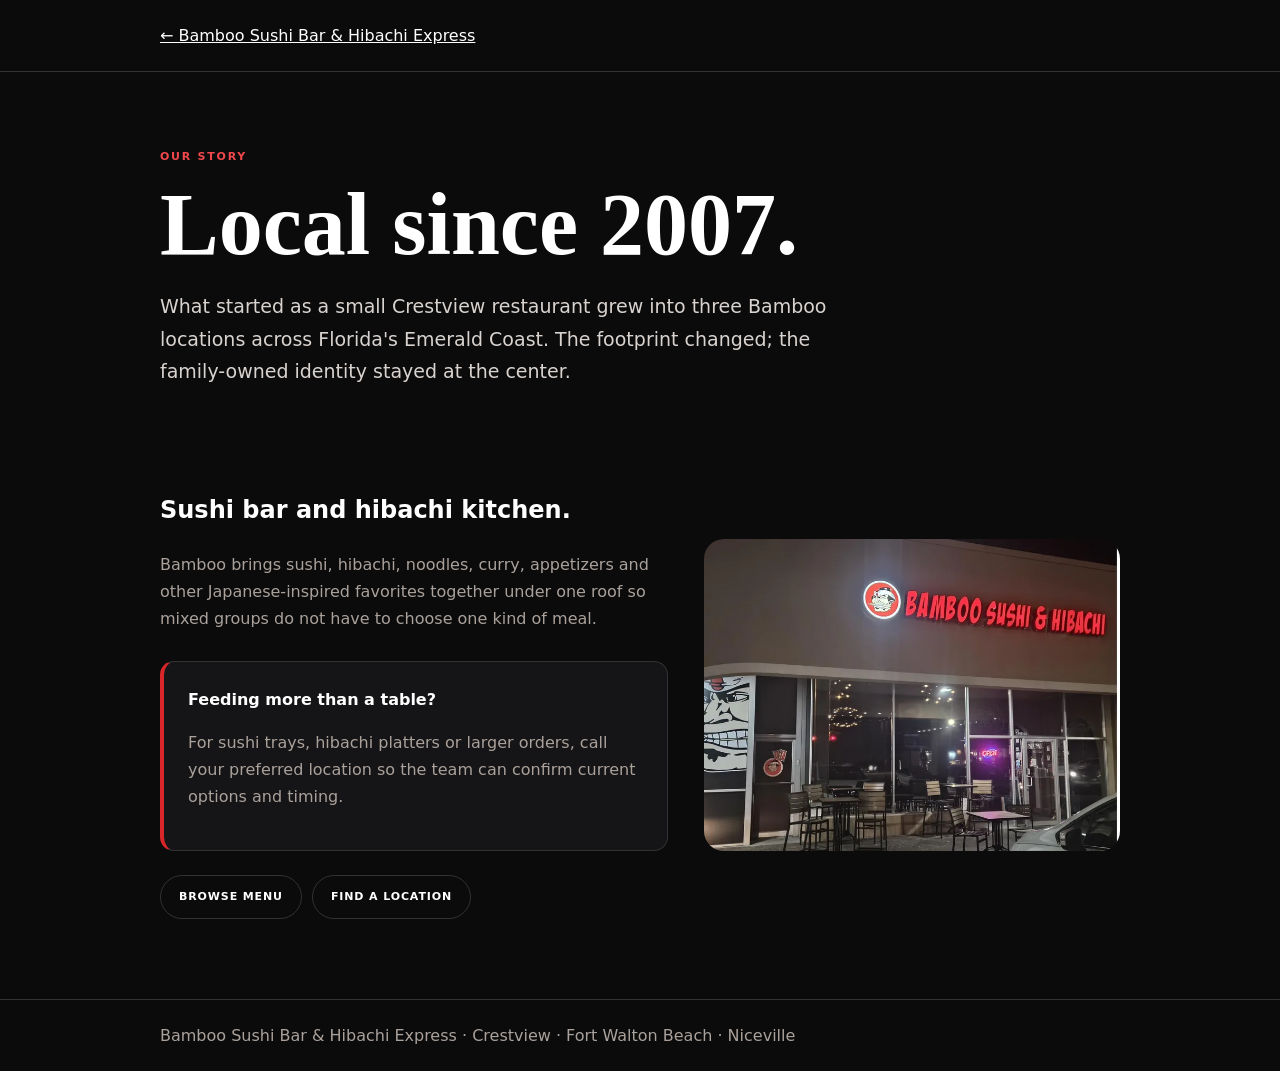
==== about/index.html @ 615a446c "Add about page" ====
<!doctype html><html lang="en"><head><meta charset="utf-8"><meta name="viewport" content="width=device-width,initial-scale=1"><meta name="theme-color" content="#0b0b0c"><title>About Bamboo | Sushi Bar & Hibachi Express</title><meta name="description" content="Learn about Bamboo Sushi Bar & Hibachi Express, a family-owned Emerald Coast restaurant group with locations in Crestview, Fort Walton Beach and Niceville."><style>:root{--ink:#0b0b0c;--panel:#151416;--red:#f2484c;--muted:#aaa19b;--rule:#343033}*{box-sizing:border-box}body{margin:0;background:var(--ink);color:#fff;font:16px/1.7 Inter,system-ui,sans-serif}.wrap{width:min(960px,calc(100% - 40px));margin:auto}header,footer{padding:22px 0;border-bottom:1px solid var(--rule)}footer{border-top:1px solid var(--rule);border-bottom:0;color:var(--muted)}a{color:inherit}.hero{padding:76px 0 44px}.eyebrow{font-size:11px;font-weight:800;letter-spacing:.16em;text-transform:uppercase;color:var(--red)}h1{font:700 clamp(50px,9vw,88px)/.95 Georgia,serif;margin:16px 0 24px}.lead{font-size:19px;color:#d9d3cf;max-width:720px}.story{display:grid;grid-template-columns:1.1fr .9fr;gap:36px;align-items:center;padding:20px 0 80px}.story p{color:var(--muted)}.story img{width:100%;aspect-ratio:4/3;object-fit:cover;border-radius:20px}.panel{margin-top:28px;padding:24px;border:1px solid var(--rule);border-left:4px solid #d8262a;border-radius:14px;background:var(--panel)}.actions{display:flex;gap:10px;flex-wrap:wrap;margin-top:24px}.btn{display:inline-flex;min-height:44px;align-items:center;padding:0 18px;border:1px solid var(--rule);border-radius:999px;text-decoration:none;font-size:11px;font-weight:800;text-transform:uppercase;letter-spacing:.08em}@media(max-width:760px){.story{grid-template-columns:1fr}}</style></head><body><header><div class="wrap"><a href="/">← Bamboo Sushi Bar & Hibachi Express</a></div></header><main class="wrap"><section class="hero"><div class="eyebrow">Our story</div><h1>Local since 2007.</h1><p class="lead">What started as a small Crestview restaurant grew into three Bamboo locations across Florida's Emerald Coast. The footprint changed; the family-owned identity stayed at the center.</p></section><section class="story"><div><h2>Sushi bar and hibachi kitchen.</h2><p>Bamboo brings sushi, hibachi, noodles, curry, appetizers and other Japanese-inspired favorites together under one roof so mixed groups do not have to choose one kind of meal.</p><div class="panel"><strong>Feeding more than a table?</strong><p>For sushi trays, hibachi platters or larger orders, call your preferred location so the team can confirm current options and timing.</p></div><div class="actions"><a class="btn" href="/menu/">Browse menu</a><a class="btn" href="/locations/">Find a location</a></div></div><img src="/images/gallery/bamboo-sushi-hibachi-storefront-evening-800w.webp" alt="Bamboo storefront in the evening"></section></main><footer><div class="wrap">Bamboo Sushi Bar & Hibachi Express · Crestview · Fort Walton Beach · Niceville</div></footer></body></html>
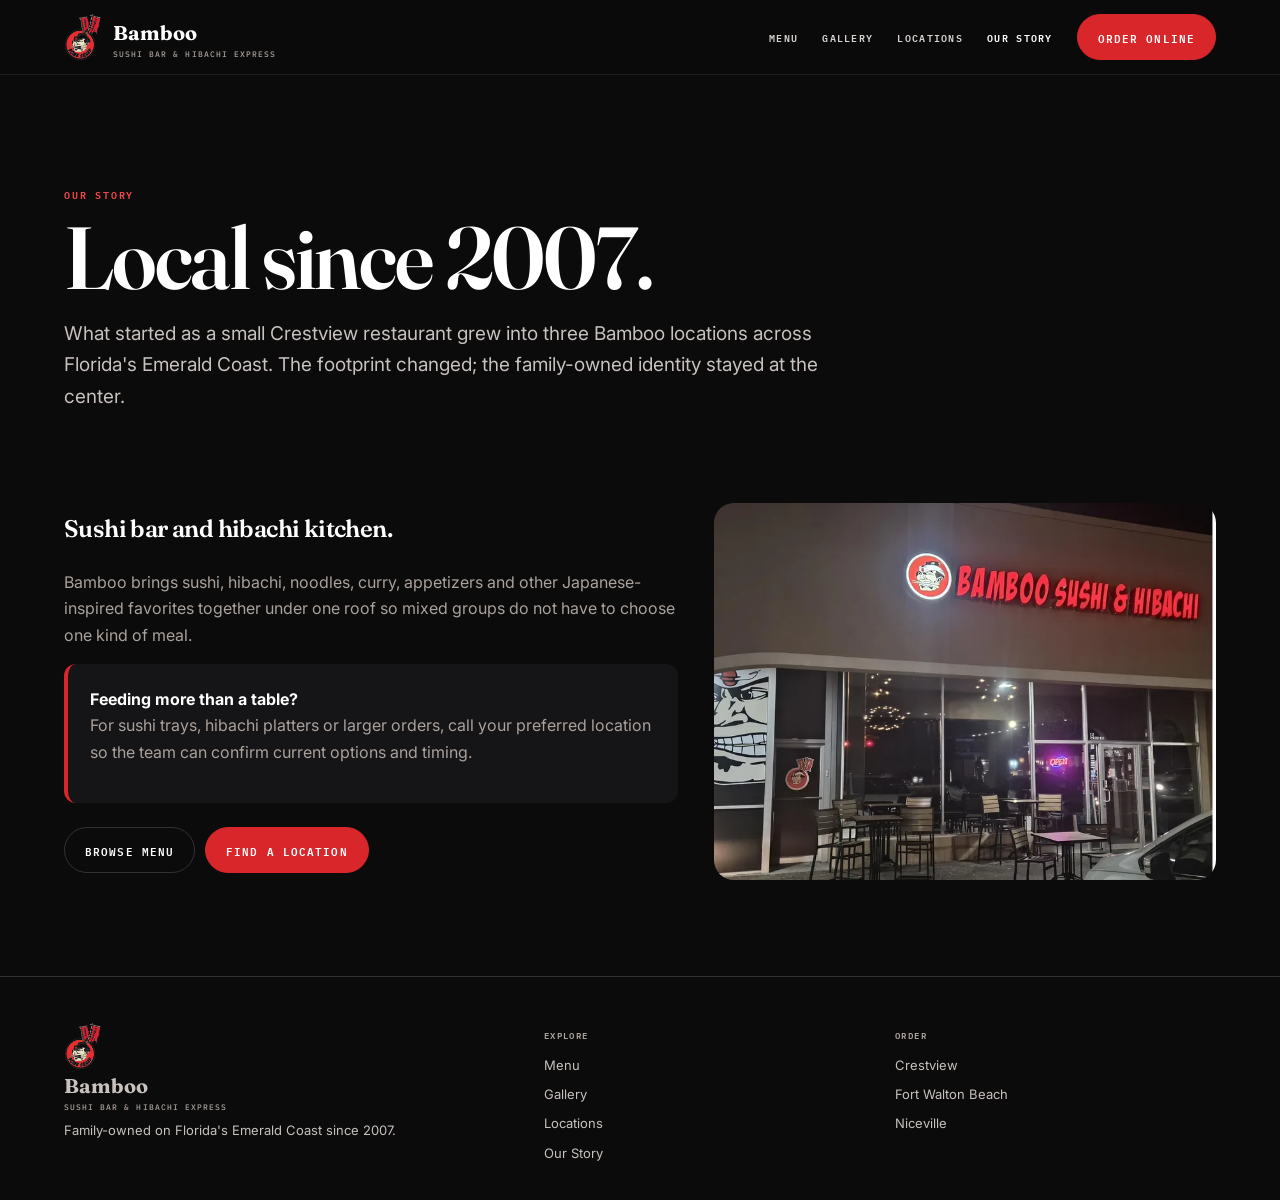
==== commit 4ed0b33b: "Unify about page with Variant 3 design system" ====
--- a/about/index.html
+++ b/about/index.html
@@ -1 +1 @@
-<!doctype html><html lang="en"><head><meta charset="utf-8"><meta name="viewport" content="width=device-width,initial-scale=1"><meta name="theme-color" content="#0b0b0c"><title>About Bamboo | Sushi Bar & Hibachi Express</title><meta name="description" content="Learn about Bamboo Sushi Bar & Hibachi Express, a family-owned Emerald Coast restaurant group with locations in Crestview, Fort Walton Beach and Niceville."><style>:root{--ink:#0b0b0c;--panel:#151416;--red:#f2484c;--muted:#aaa19b;--rule:#343033}*{box-sizing:border-box}body{margin:0;background:var(--ink);color:#fff;font:16px/1.7 Inter,system-ui,sans-serif}.wrap{width:min(960px,calc(100% - 40px));margin:auto}header,footer{padding:22px 0;border-bottom:1px solid var(--rule)}footer{border-top:1px solid var(--rule);border-bottom:0;color:var(--muted)}a{color:inherit}.hero{padding:76px 0 44px}.eyebrow{font-size:11px;font-weight:800;letter-spacing:.16em;text-transform:uppercase;color:var(--red)}h1{font:700 clamp(50px,9vw,88px)/.95 Georgia,serif;margin:16px 0 24px}.lead{font-size:19px;color:#d9d3cf;max-width:720px}.story{display:grid;grid-template-columns:1.1fr .9fr;gap:36px;align-items:center;padding:20px 0 80px}.story p{color:var(--muted)}.story img{width:100%;aspect-ratio:4/3;object-fit:cover;border-radius:20px}.panel{margin-top:28px;padding:24px;border:1px solid var(--rule);border-left:4px solid #d8262a;border-radius:14px;background:var(--panel)}.actions{display:flex;gap:10px;flex-wrap:wrap;margin-top:24px}.btn{display:inline-flex;min-height:44px;align-items:center;padding:0 18px;border:1px solid var(--rule);border-radius:999px;text-decoration:none;font-size:11px;font-weight:800;text-transform:uppercase;letter-spacing:.08em}@media(max-width:760px){.story{grid-template-columns:1fr}}</style></head><body><header><div class="wrap"><a href="/">← Bamboo Sushi Bar & Hibachi Express</a></div></header><main class="wrap"><section class="hero"><div class="eyebrow">Our story</div><h1>Local since 2007.</h1><p class="lead">What started as a small Crestview restaurant grew into three Bamboo locations across Florida's Emerald Coast. The footprint changed; the family-owned identity stayed at the center.</p></section><section class="story"><div><h2>Sushi bar and hibachi kitchen.</h2><p>Bamboo brings sushi, hibachi, noodles, curry, appetizers and other Japanese-inspired favorites together under one roof so mixed groups do not have to choose one kind of meal.</p><div class="panel"><strong>Feeding more than a table?</strong><p>For sushi trays, hibachi platters or larger orders, call your preferred location so the team can confirm current options and timing.</p></div><div class="actions"><a class="btn" href="/menu/">Browse menu</a><a class="btn" href="/locations/">Find a location</a></div></div><img src="/images/gallery/bamboo-sushi-hibachi-storefront-evening-800w.webp" alt="Bamboo storefront in the evening"></section></main><footer><div class="wrap">Bamboo Sushi Bar & Hibachi Express · Crestview · Fort Walton Beach · Niceville</div></footer></body></html>+<!doctype html><html lang="en"><head><meta charset="utf-8"><meta name="viewport" content="width=device-width,initial-scale=1"><meta name="theme-color" content="#0b0b0c"><title>About Bamboo | Sushi Bar & Hibachi Express</title><meta name="description" content="Learn about Bamboo Sushi Bar & Hibachi Express, a family-owned Emerald Coast restaurant group with locations in Crestview, Fort Walton Beach and Niceville."><link rel="preconnect" href="https://fonts.googleapis.com"><link rel="preconnect" href="https://fonts.gstatic.com" crossorigin><link href="https://fonts.googleapis.com/css2?family=Fraunces:opsz,wght@9..144,500;9..144,600&family=Inter:wght@400;500;600;700;800&family=IBM+Plex+Mono:wght@500;600&display=swap" rel="stylesheet"><link rel="stylesheet" href="/assets/css/site.css"></head><body><a class="skip" href="#main">Skip to content</a><header class="site-head"><div class="wrap nav"><a class="brand" href="/"><img src="/images/brand/bamboo-sushi-hibachi-logo.png" alt="Bamboo Sushi Bar and Hibachi Express"><span><b>Bamboo</b><small>Sushi Bar & Hibachi Express</small></span></a><nav class="links" aria-label="Primary"><a href="/menu/">Menu</a><a href="/gallery/">Gallery</a><a href="/locations/">Locations</a><a href="/about/" aria-current="page">Our Story</a></nav><a class="btn btn-red" href="/locations/">Order Online</a></div></header><main id="main"><section class="page-hero"><div class="wrap"><div class="eyebrow">Our story</div><h1>Local since 2007.</h1><p>What started as a small Crestview restaurant grew into three Bamboo locations across Florida's Emerald Coast. The footprint changed; the family-owned identity stayed at the center.</p></div></section><section class="section"><div class="wrap story-grid"><div><h2>Sushi bar and hibachi kitchen.</h2><p class="muted">Bamboo brings sushi, hibachi, noodles, curry, appetizers and other Japanese-inspired favorites together under one roof so mixed groups do not have to choose one kind of meal.</p><div class="notice"><strong>Feeding more than a table?</strong><p class="muted">For sushi trays, hibachi platters or larger orders, call your preferred location so the team can confirm current options and timing.</p></div><div class="actions" style="margin-top:24px"><a class="btn" href="/menu/">Browse menu</a><a class="btn btn-red" href="/locations/">Find a location</a></div></div><img loading="lazy" src="/images/gallery/bamboo-sushi-hibachi-storefront-evening-800w.webp" alt="Bamboo storefront in the evening"></div></section></main><footer><div class="wrap foot"><div><a class="brand" href="/"><img src="/images/brand/bamboo-sushi-hibachi-logo.png" alt=""><span><b>Bamboo</b><small>Sushi Bar & Hibachi Express</small></span></a><p>Family-owned on Florida's Emerald Coast since 2007.</p></div><div><h4>Explore</h4><a href="/menu/">Menu</a><a href="/gallery/">Gallery</a><a href="/locations/">Locations</a><a href="/about/">Our Story</a></div><div><h4>Order</h4><a href="/locations/crestview/">Crestview</a><a href="/locations/fort-walton-beach/">Fort Walton Beach</a><a href="/locations/niceville/">Niceville</a></div></div></footer></body></html>
--- a/assets/css/site.css
+++ b/assets/css/site.css
@@ -0,0 +1 @@
+:root{--ink:#0b0b0c;--ink2:#151416;--ink3:#211f20;--paper:#f6f1e9;--paper2:#fffdfa;--red:#d8262a;--red2:#f2484c;--gold:#c9962f;--muted:#aaa19b;--rule:#343033;--display:'Fraunces',serif;--body:'Inter',sans-serif;--mono:'IBM Plex Mono',monospace;--pad:clamp(20px,5vw,68px);--max:1240px;--ease:cubic-bezier(.16,1,.3,1)}*{box-sizing:border-box}html{scroll-behavior:smooth}body{margin:0;background:var(--ink);color:#fff;font-family:var(--body);line-height:1.65;-webkit-font-smoothing:antialiased}img{display:block;max-width:100%}a{color:inherit;text-decoration:none}button{font:inherit;color:inherit}.wrap{width:min(var(--max),calc(100% - 2*var(--pad)));margin:auto}.skip{position:absolute;left:-9999px}.skip:focus{left:12px;top:12px;background:#fff;color:#000;padding:10px 14px;z-index:999}.eyebrow{font:600 10px/1.4 var(--mono);letter-spacing:.18em;text-transform:uppercase;color:var(--red2)}h1,h2,h3,p{margin-top:0}h1,h2,h3{font-family:var(--display);font-weight:600;letter-spacing:-.025em}:focus-visible{outline:2px solid var(--red2);outline-offset:3px}.site-head{position:sticky;top:0;z-index:200;background:rgba(11,11,12,.94);backdrop-filter:blur(14px);border-bottom:1px solid rgba(255,255,255,.08)}.nav{min-height:74px;display:flex;align-items:center;gap:24px}.brand{display:flex;align-items:center;gap:11px}.brand img{width:38px;height:46px;object-fit:contain}.brand b{font-family:var(--display);font-size:20px}.brand small{display:block;font:500 8px var(--mono);letter-spacing:.13em;text-transform:uppercase;color:var(--muted)}.links{display:flex;gap:24px;margin-left:auto}.links a{font:600 10px var(--mono);letter-spacing:.13em;text-transform:uppercase;color:#d8d2ce}.links a:hover,.links a[aria-current=page]{color:#fff}.btn{display:inline-flex;align-items:center;justify-content:center;min-height:46px;padding:0 20px;border-radius:999px;border:1px solid var(--rule);font:600 11px/1 var(--mono);letter-spacing:.1em;text-transform:uppercase;transition:.25s var(--ease)}.btn:hover{transform:translateY(-2px)}.btn-red{background:var(--red);border-color:var(--red);color:#fff}.btn-ghost{background:rgba(255,255,255,.04)}.page-hero{padding:clamp(64px,9vw,112px) 0 48px}.page-hero h1{font-size:clamp(48px,8vw,88px);line-height:.92;margin:16px 0 20px;max-width:11ch}.page-hero p{max-width:64ch;color:#c8c1bd;font-size:clamp(16px,2vw,19px)}.section{padding:24px 0 clamp(64px,8vw,96px)}.panel{background:var(--ink2);border:1px solid var(--rule);border-radius:20px;padding:clamp(24px,4vw,38px)}.grid-3{display:grid;grid-template-columns:repeat(3,1fr);gap:16px}.card{background:var(--ink2);border:1px solid var(--rule);border-radius:20px;padding:28px;display:flex;flex-direction:column}.card h2,.card h3{margin-bottom:8px}.muted{color:var(--muted)}.actions{display:flex;gap:10px;flex-wrap:wrap}.notice{padding:22px;border-left:4px solid var(--red);background:var(--ink2);border-radius:12px}.hours{display:grid;gap:7px;margin:24px 0}.hours div{display:flex;justify-content:space-between;gap:20px;padding:8px 0;border-bottom:1px solid var(--rule);font:500 10px var(--mono);color:var(--muted)}footer{border-top:1px solid var(--rule);padding:38px 0 28px}.foot{display:grid;grid-template-columns:1.4fr 1fr 1fr;gap:30px}.foot h4{font:600 9px var(--mono);letter-spacing:.16em;text-transform:uppercase;color:var(--muted)}.foot a,.foot p{display:block;margin:8px 0;color:#c8c1bd;font-size:13px}.gallery-grid{display:grid;grid-template-columns:1.4fr 1fr 1fr;gap:12px}.gallery-grid figure{margin:0;min-height:300px;border-radius:18px;overflow:hidden;background:var(--ink2)}.gallery-grid figure:first-child{grid-row:span 2;min-height:612px}.gallery-grid img{width:100%;height:100%;object-fit:cover}.story-grid{display:grid;grid-template-columns:1.1fr .9fr;gap:36px;align-items:center}.story-grid img{width:100%;aspect-ratio:4/3;object-fit:cover;border-radius:20px}.menu-grid{display:grid;grid-template-columns:repeat(3,1fr);border:1px solid #cfc6bc;border-radius:18px;overflow:hidden;background:var(--paper2)}.menu-surface{background:var(--paper);color:#171414}.menu-surface .muted{color:#665f5a}.menu-item{padding:23px;border-right:1px solid #ddd5cb;border-bottom:1px solid #ddd5cb}.menu-item:nth-child(3n){border-right:0}.menu-item h3{font-family:var(--body);font-size:17px;margin:0 0 8px}.menu-item p{margin:0;color:#625b56}.menu-section{padding:28px 0 40px}.menu-section h2{font-size:34px}.menu-surface .btn{color:#171414;border-color:#171414}@media(max-width:900px){.links{display:none}.grid-3,.story-grid{grid-template-columns:1fr}.gallery-grid{grid-template-columns:1fr 1fr}.gallery-grid figure:first-child{grid-column:span 2;grid-row:auto;min-height:440px}.menu-grid{grid-template-columns:repeat(2,1fr)}.menu-item:nth-child(3n){border-right:1px solid #ddd5cb}.menu-item:nth-child(2n){border-right:0}.foot{grid-template-columns:1fr 1fr}}@media(max-width:620px){.brand small{display:none}.page-hero{padding-top:52px}.gallery-grid,.menu-grid,.foot{grid-template-columns:1fr}.gallery-grid figure:first-child{grid-column:auto;min-height:400px}.menu-item,.menu-item:nth-child(2n),.menu-item:nth-child(3n){border-right:0}.actions{align-items:stretch}.actions .btn{flex:1 1 100%}}@media(prefers-reduced-motion:reduce){*{scroll-behavior:auto!important;transition:none!important}}
